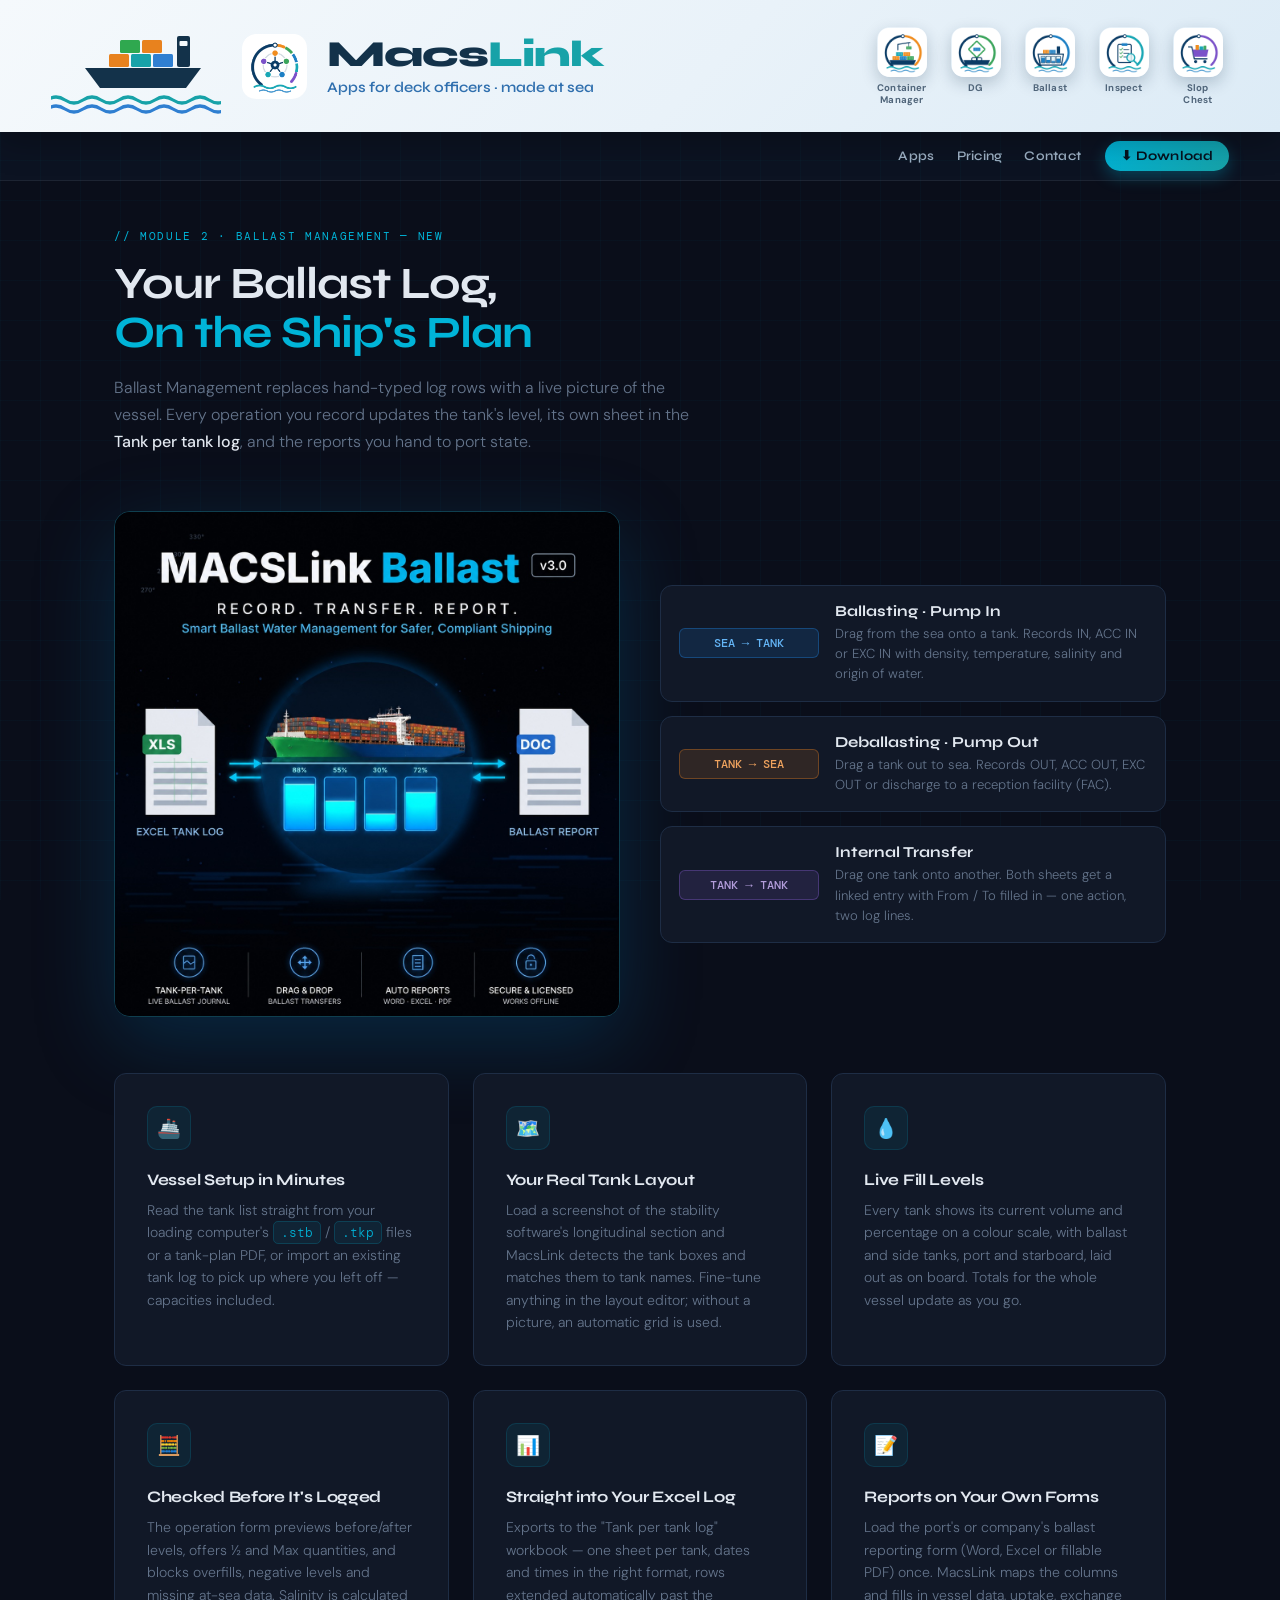
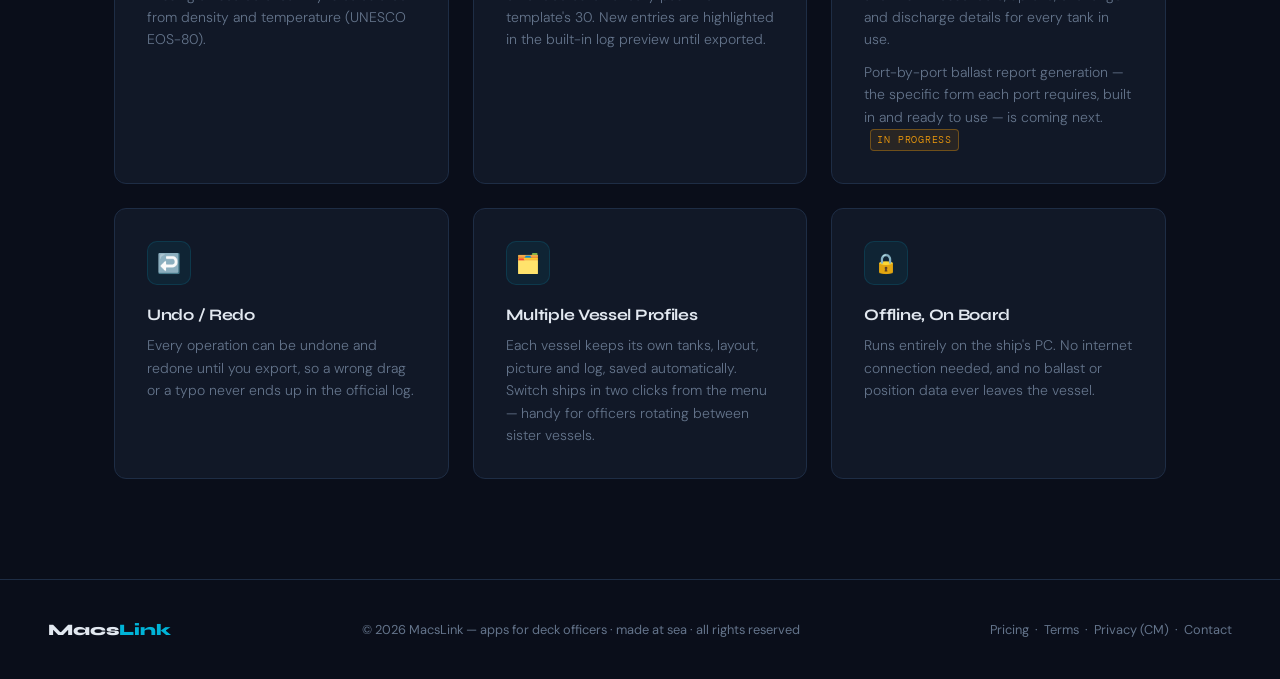
==== ballast.html @ b2877521 "Rebrand site to MacsLink (macslink.eu): full-width masthead, 5 separate apps, new pricing - Full-wid" ====
<!DOCTYPE html>
<html lang="en">
<head>
<meta charset="UTF-8">
<meta name="viewport" content="width=device-width, initial-scale=1.0">
<title>MacsLink Ballast Management — Tank-per-Tank Ballast Log</title>
<meta name="description" content="MacsLink Ballast Management: visual tank-per-tank ballast water log with drag & drop transfers and automatic reports.">
<link rel="canonical" href="https://macslink.eu/ballast.html">
<link rel="icon" type="image/png" href="favicon.png">
<link rel="shortcut icon" href="favicon.png">
<link rel="apple-touch-icon" href="favicon_180.png">
<link href="https://fonts.googleapis.com/css2?family=Syne:wght@400;600;700;800&family=DM+Mono:wght@300;400;500&family=DM+Sans:wght@300;400;500&display=swap" rel="stylesheet">
<link rel="stylesheet" href="style.css">
</head>
<body>

<!-- MASTHEAD orizontal (vapor + valuri animate · hub · MacsLink · 5 iconite) -->
<header class="mast">
  <svg class="ship" viewBox="0 0 170 104" role="img" aria-label="MacsLink">
    <!-- containere -->
    <rect x="58" y="40" width="20" height="13" rx="1.5" fill="#e8821e"/>
    <rect x="80" y="40" width="20" height="13" rx="1.5" fill="#17a2a8"/>
    <rect x="102" y="40" width="20" height="13" rx="1.5" fill="#2f7fd1"/>
    <rect x="69" y="26" width="20" height="13" rx="1.5" fill="#2fa84f"/>
    <rect x="91" y="26" width="20" height="13" rx="1.5" fill="#e8821e"/>
    <!-- cos -->
    <rect x="126" y="22" width="13" height="31" rx="2" fill="#13324a"/>
    <rect x="128.5" y="27" width="8" height="5" rx="1" fill="#f5f9fc"/>
    <!-- coca -->
    <path d="M34 54 H150 L135 74 H49 Z" fill="#13324a"/>
    <!-- valuri animate -->
    <g>
      <path class="wave" d="M-40 86 q9 -6 18 0 t18 0 t18 0 t18 0 t18 0 t18 0 t18 0 t18 0 t18 0 t18 0 t18 0 t18 0 t18 0 t18 0 t18 0 t18 0 t18 0 t18 0 t18 0"
            fill="none" stroke="#17a2a8" stroke-width="3.2" stroke-linecap="round"/>
      <path class="wave w2" d="M-40 95 q9 -6 18 0 t18 0 t18 0 t18 0 t18 0 t18 0 t18 0 t18 0 t18 0 t18 0 t18 0 t18 0 t18 0 t18 0 t18 0 t18 0 t18 0 t18 0 t18 0"
            fill="none" stroke="#2f7fd1" stroke-width="3.2" stroke-linecap="round"/>
    </g>
  </svg>

  <a class="hub" href="index.html" aria-label="MacsLink home"><img src="icons/icon_hub_512.png" alt="MacsLink"></a>

  <div class="brand">
    <div class="wm">Macs<b>Link</b></div>
    <div class="tag">Apps for deck officers · made at sea</div>
  </div>

  <div class="spacer"></div>

  <div class="apps" role="navigation" aria-label="Apps">
    <a href="cm.html"><img src="icons/icon_cm_512.png" alt=""><span>Container<br>Manager</span></a>
    <a href="dg.html"><img src="icons/icon_dg_512.png" alt=""><span>DG</span></a>
    <a href="ballast.html"><img src="icons/icon_ballast_512.png" alt=""><span>Ballast</span></a>
    <a href="inspect.html"><img src="icons/icon_inspect_512.png" alt=""><span>Inspect</span></a>
    <a href="slop.html"><img src="icons/icon_slop_512.png" alt=""><span>Slop<br>Chest</span></a>
  </div>
</header>
<div class="util">
  <a href="index.html#apps">Apps</a>
  <a href="pricing.html">Pricing</a>
  <a href="contact.html">Contact</a>
  <a class="dl" href="https://github.com/macslink-dev/macslink.xyz/releases/latest/download/MACSLink_Suite.exe">⬇ Download</a>
</div>

<!-- BALLAST -->
<section id="ballast" class="page-first">
  <div class="section-tag">// Module 2 · Ballast Management — New</div>
  <h2>Your Ballast Log,<br><span class="accent">On the Ship's Plan</span></h2>
  <p class="section-desc">
    Ballast Management replaces hand-typed log rows with a live picture of the vessel. Every operation you record updates the tank's level, its own sheet in the <b>Tank per tank log</b>, and the reports you hand to port state.
  </p>

  <div class="ballast-split">
    <img src="ballast.jpg" alt="MacsLink Ballast — Excel tank log in, ballast report out, tank fill levels in between" loading="lazy">
    <div class="modes">
      <div class="mode mode-in">
        <span class="mode-route">SEA → TANK</span>
        <div>
          <h4>Ballasting · Pump In</h4>
          <p>Drag from the sea onto a tank. Records IN, ACC IN or EXC IN with density, temperature, salinity and origin of water.</p>
        </div>
      </div>
      <div class="mode mode-out">
        <span class="mode-route">TANK → SEA</span>
        <div>
          <h4>Deballasting · Pump Out</h4>
          <p>Drag a tank out to sea. Records OUT, ACC OUT, EXC OUT or discharge to a reception facility (FAC).</p>
        </div>
      </div>
      <div class="mode mode-tr">
        <span class="mode-route">TANK → TANK</span>
        <div>
          <h4>Internal Transfer</h4>
          <p>Drag one tank onto another. Both sheets get a linked entry with From / To filled in — one action, two log lines.</p>
        </div>
      </div>
    </div>
  </div>

  <div class="features-grid">
    <div class="feature-card">
      <div class="feature-icon">🚢</div>
      <h3>Vessel Setup in Minutes</h3>
      <p>Read the tank list straight from your loading computer's <span class="ui">.stb</span> / <span class="ui">.tkp</span> files or a tank-plan PDF, or import an existing tank log to pick up where you left off — capacities included.</p>
    </div>
    <div class="feature-card">
      <div class="feature-icon">🗺️</div>
      <h3>Your Real Tank Layout</h3>
      <p>Load a screenshot of the stability software's longitudinal section and MacsLink detects the tank boxes and matches them to tank names. Fine-tune anything in the layout editor; without a picture, an automatic grid is used.</p>
    </div>
    <div class="feature-card">
      <div class="feature-icon">💧</div>
      <h3>Live Fill Levels</h3>
      <p>Every tank shows its current volume and percentage on a colour scale, with ballast and side tanks, port and starboard, laid out as on board. Totals for the whole vessel update as you go.</p>
    </div>
    <div class="feature-card">
      <div class="feature-icon">🧮</div>
      <h3>Checked Before It's Logged</h3>
      <p>The operation form previews before/after levels, offers ½ and Max quantities, and blocks overfills, negative levels and missing at-sea data. Salinity is calculated from density and temperature (UNESCO EOS-80).</p>
    </div>
    <div class="feature-card">
      <div class="feature-icon">📊</div>
      <h3>Straight into Your Excel Log</h3>
      <p>Exports to the "Tank per tank log" workbook — one sheet per tank, dates and times in the right format, rows extended automatically past the template's 30. New entries are highlighted in the built-in log preview until exported.</p>
    </div>
    <div class="feature-card">
      <div class="feature-icon">📝</div>
      <h3>Reports on Your Own Forms</h3>
      <p>Load the port's or company's ballast reporting form (Word, Excel or fillable PDF) once. MacsLink maps the columns and fills in vessel data, uptake, exchange and discharge details for every tank in use.</p>
      <p style="margin-top:10px;">Port-by-port ballast report generation — the specific form each port requires, built in and ready to use — is coming next. <span class="wip">In progress</span></p>
    </div>
    <div class="feature-card">
      <div class="feature-icon">↩️</div>
      <h3>Undo / Redo</h3>
      <p>Every operation can be undone and redone until you export, so a wrong drag or a typo never ends up in the official log.</p>
    </div>
    <div class="feature-card">
      <div class="feature-icon">🗂️</div>
      <h3>Multiple Vessel Profiles</h3>
      <p>Each vessel keeps its own tanks, layout, picture and log, saved automatically. Switch ships in two clicks from the menu — handy for officers rotating between sister vessels.</p>
    </div>
    <div class="feature-card">
      <div class="feature-icon">🔒</div>
      <h3>Offline, On Board</h3>
      <p>Runs entirely on the ship's PC. No internet connection needed, and no ballast or position data ever leaves the vessel.</p>
    </div>
  </div>
</section>

<!-- FOOTER -->
<footer>
  <div class="footer-logo">Macs<span>Link</span></div>
  <p>© 2026 MacsLink — apps for deck officers · made at sea · all rights reserved</p>
  <p>
    <a href="pricing.html" style="color:var(--muted);text-decoration:none">Pricing</a> &nbsp;·&nbsp;
    <a href="terms.html" style="color:var(--muted);text-decoration:none">Terms</a> &nbsp;·&nbsp;
    <a href="macslink-cm-privacy.html" style="color:var(--muted);text-decoration:none">Privacy (CM)</a> &nbsp;·&nbsp;
    <a href="contact.html" style="color:var(--muted);text-decoration:none">Contact</a>
  </p>
</footer>

<script src="js/masthead.js" defer></script>
</body>
</html>
---- style.css ----
/* Stilul comun al site-ului macslink.xyz (toate paginile) */
:root {
    --navy: #0a0e1a;
    --deep: #0d1526;
    --panel: #111827;
    --border: #1e2d45;
    --accent: #00b4d8;
    --accent2: #0077b6;
    --green: #22c55e;
    --text: #e2e8f0;
    --muted: #64748b;
    --warning: #f59e0b;
    --ballast: #22d3ee;
  }

  * { margin: 0; padding: 0; box-sizing: border-box; }

  html { scroll-behavior: smooth; }

  body {
    font-family: 'DM Sans', sans-serif;
    background: var(--navy);
    color: var(--text);
    overflow-x: hidden;
  }

  /* ── GRID BACKGROUND ── */
  body::before {
    content: '';
    position: fixed;
    inset: 0;
    background-image:
      linear-gradient(rgba(0,180,216,0.03) 1px, transparent 1px),
      linear-gradient(90deg, rgba(0,180,216,0.03) 1px, transparent 1px);
    background-size: 40px 40px;
    pointer-events: none;
    z-index: 0;
  }

  /* ── NAV ── */
  nav {
    position: fixed;
    top: 0; left: 0; right: 0;
    z-index: 100;
    display: flex;
    align-items: center;
    justify-content: space-between;
    padding: 18px 48px;
    background: rgba(10,14,26,0.85);
    backdrop-filter: blur(12px);
    border-bottom: 1px solid var(--border);
  }

  .nav-logo {
    font-family: 'Syne', sans-serif;
    font-weight: 800;
    font-size: 1.2rem;
    letter-spacing: -0.5px;
  }

  .nav-logo span { color: var(--accent); }

  nav a {
    color: var(--muted);
    text-decoration: none;
    font-size: 0.875rem;
    font-weight: 500;
    transition: color 0.2s;
  }

  nav a:hover { color: var(--text); }

  .nav-links { display: flex; gap: 28px; align-items: center; }

  .nav-cta {
    background: var(--accent);
    color: var(--navy) !important;
    padding: 8px 20px;
    border-radius: 6px;
    font-weight: 600 !important;
  }

  .nav-cta:hover { background: #00c8f0 !important; color: var(--navy) !important; }

  /* ── HERO ── */
  .hero {
    position: relative;
    min-height: 100vh;
    display: flex;
    align-items: center;
    justify-content: center;
    text-align: center;
    padding: 120px 24px 80px;
    z-index: 1;
  }

  .hero::after {
    content: '';
    position: absolute;
    top: 20%;
    left: 50%;
    transform: translateX(-50%);
    width: 600px;
    height: 600px;
    max-width: 100vw;
    background: radial-gradient(ellipse, rgba(0,119,182,0.12) 0%, transparent 70%);
    pointer-events: none;
  }

  .hero-badge {
    display: inline-flex;
    align-items: center;
    gap: 8px;
    background: rgba(0,180,216,0.08);
    border: 1px solid rgba(0,180,216,0.2);
    color: var(--accent);
    font-family: 'DM Mono', monospace;
    font-size: 0.75rem;
    padding: 6px 14px;
    border-radius: 100px;
    margin-bottom: 32px;
    letter-spacing: 0.05em;
    animation: fadeUp 0.6s ease both;
  }

  .hero-badge::before {
    content: '';
    width: 6px; height: 6px;
    background: var(--green);
    border-radius: 50%;
    animation: pulse 2s infinite;
  }

  @keyframes pulse {
    0%, 100% { opacity: 1; }
    50% { opacity: 0.3; }
  }

  h1 {
    font-family: 'Syne', sans-serif;
    font-size: clamp(2.5rem, 6vw, 4.5rem);
    font-weight: 800;
    line-height: 1.05;
    letter-spacing: -2px;
    margin-bottom: 24px;
    animation: fadeUp 0.6s 0.1s ease both;
  }

  h1 .accent { color: var(--accent); }
  h1 .block { display: block; }

  .hero-sub {
    font-size: 1.125rem;
    color: var(--muted);
    max-width: 600px;
    margin: 0 auto 48px;
    line-height: 1.7;
    font-weight: 300;
    animation: fadeUp 0.6s 0.2s ease both;
  }

  .hero-sub b { color: var(--text); font-weight: 500; }

  .hero-actions {
    display: flex;
    gap: 16px;
    justify-content: center;
    flex-wrap: wrap;
    animation: fadeUp 0.6s 0.3s ease both;
  }

  .btn-primary {
    background: var(--accent);
    color: var(--navy);
    padding: 14px 32px;
    border-radius: 8px;
    font-weight: 700;
    font-size: 0.95rem;
    text-decoration: none;
    transition: all 0.2s;
    letter-spacing: 0.02em;
  }

  .btn-primary:hover {
    background: #00c8f0;
    transform: translateY(-1px);
    box-shadow: 0 8px 24px rgba(0,180,216,0.25);
  }

  .btn-secondary {
    background: transparent;
    color: var(--text);
    padding: 14px 32px;
    border-radius: 8px;
    font-weight: 500;
    font-size: 0.95rem;
    text-decoration: none;
    border: 1px solid var(--border);
    transition: all 0.2s;
  }

  .btn-secondary:hover {
    border-color: var(--accent);
    color: var(--accent);
  }

  /* hero: two module visuals side by side */
  .hero-images {
    margin-top: 64px;
    display: grid;
    grid-template-columns: 1fr 1fr;
    gap: 24px;
    max-width: 960px;
    margin-left: auto;
    margin-right: auto;
    align-items: start;
    animation: fadeUp 0.6s 0.4s ease both;
  }

  .hero-images figure { margin: 0; }

  .hero-images img {
    width: 100%;
    aspect-ratio: 4 / 3;
    object-fit: contain;
    background: #050a14;
    display: block;
    border-radius: 16px;
    border: 1px solid rgba(0,180,216,0.2);
    box-shadow: 0 24px 80px rgba(0,119,182,0.25);
  }

  .hero-images figcaption {
    margin-top: 10px;
    font-family: 'DM Mono', monospace;
    font-size: 0.72rem;
    color: var(--muted);
    letter-spacing: 0.06em;
    text-transform: uppercase;
  }

  .hero-images figcaption b { color: var(--accent); font-weight: 500; }

  @keyframes fadeUp {
    from { opacity: 0; transform: translateY(20px); }
    to { opacity: 1; transform: translateY(0); }
  }

  /* ── STATS ── */
  .stats {
    position: relative;
    z-index: 1;
    display: grid;
    grid-template-columns: repeat(4, 1fr);
    gap: 1px;
    background: var(--border);
    border-top: 1px solid var(--border);
    border-bottom: 1px solid var(--border);
  }

  .stat {
    background: var(--deep);
    padding: 40px 32px;
    text-align: center;
  }

  .stat-num {
    font-family: 'Syne', sans-serif;
    font-size: 2.5rem;
    font-weight: 800;
    color: var(--accent);
    letter-spacing: -1px;
  }

  .stat-label {
    font-size: 0.8rem;
    color: var(--muted);
    margin-top: 6px;
    letter-spacing: 0.08em;
    text-transform: uppercase;
  }

  /* ── SECTIONS ── */
  section {
    position: relative;
    z-index: 1;
    padding: 100px 24px;
    max-width: 1100px;
    margin: 0 auto;
  }

  .section-tag {
    font-family: 'DM Mono', monospace;
    font-size: 0.7rem;
    color: var(--accent);
    letter-spacing: 0.15em;
    text-transform: uppercase;
    margin-bottom: 16px;
  }

  h2 {
    font-family: 'Syne', sans-serif;
    font-size: clamp(1.8rem, 4vw, 2.8rem);
    font-weight: 700;
    letter-spacing: -1px;
    margin-bottom: 16px;
    line-height: 1.1;
  }

  h2 .accent { color: var(--accent); }

  .section-desc {
    color: var(--muted);
    font-size: 1rem;
    line-height: 1.7;
    max-width: 600px;
    margin-bottom: 56px;
    font-weight: 300;
  }

  .section-desc b { color: var(--text); font-weight: 500; }

  /* ── SUITE: MODULE CARDS ── */
  .module-grid {
    display: grid;
    grid-template-columns: repeat(auto-fit, minmax(320px, 1fr));
    gap: 24px;
  }

  .module-card {
    position: relative;
    background: var(--panel);
    border: 1px solid var(--border);
    border-radius: 16px;
    padding: 36px 32px 32px;
    overflow: hidden;
    transition: border-color 0.2s, transform 0.2s;
    display: flex;
    flex-direction: column;
  }

  .module-card:hover {
    border-color: rgba(0,180,216,0.35);
    transform: translateY(-2px);
  }

  .module-card::before {
    content: '';
    position: absolute;
    top: 0; left: 0; right: 0;
    height: 2px;
    background: linear-gradient(90deg, var(--accent2), var(--accent));
  }

  .module-card.ballast::before {
    background: linear-gradient(90deg, var(--accent), var(--ballast));
  }

  .module-head {
    display: flex;
    align-items: center;
    gap: 14px;
    margin-bottom: 18px;
  }

  .module-icon {
    width: 48px; height: 48px;
    flex-shrink: 0;
    background: rgba(0,180,216,0.08);
    border: 1px solid rgba(0,180,216,0.2);
    border-radius: 12px;
    display: flex;
    align-items: center;
    justify-content: center;
    font-size: 1.35rem;
  }

  .module-card h3 {
    font-family: 'Syne', sans-serif;
    font-size: 1.3rem;
    font-weight: 700;
    letter-spacing: -0.4px;
  }

  .module-kicker {
    font-family: 'DM Mono', monospace;
    font-size: 0.68rem;
    color: var(--accent);
    letter-spacing: 0.1em;
    text-transform: uppercase;
    margin-top: 2px;
  }

  .module-card > p {
    color: var(--muted);
    font-size: 0.9rem;
    line-height: 1.7;
    font-weight: 300;
    margin-bottom: 20px;
  }

  .module-list {
    list-style: none;
    margin-bottom: 24px;
    flex: 1;
  }

  .module-list li {
    font-size: 0.86rem;
    color: var(--muted);
    padding: 8px 0;
    border-bottom: 1px solid var(--border);
    display: flex;
    gap: 10px;
    font-weight: 300;
    line-height: 1.5;
  }

  .module-list li::before {
    content: '→';
    color: var(--accent);
    flex-shrink: 0;
  }

  .module-link {
    color: var(--accent);
    font-family: 'DM Mono', monospace;
    font-size: 0.8rem;
    text-decoration: none;
  }

  .module-link:hover { text-decoration: underline; }

  .suite-note {
    margin-top: 28px;
    display: flex;
    gap: 14px;
    align-items: flex-start;
    background: rgba(0,180,216,0.04);
    border: 1px solid var(--border);
    border-left: 2px solid var(--accent);
    border-radius: 10px;
    padding: 18px 22px;
  }

  .suite-note .ico { font-size: 1.15rem; line-height: 1.5; }

  .suite-note p {
    color: var(--muted);
    font-size: 0.88rem;
    line-height: 1.7;
    font-weight: 300;
  }

  .suite-note b { color: var(--text); font-weight: 500; }

  /* ── FEATURES ── */
  .features-grid {
    display: grid;
    grid-template-columns: repeat(auto-fit, minmax(300px, 1fr));
    gap: 24px;
  }

  .feature-card {
    background: var(--panel);
    border: 1px solid var(--border);
    border-radius: 12px;
    padding: 32px;
    transition: border-color 0.2s, transform 0.2s;
  }

  .feature-card:hover {
    border-color: rgba(0,180,216,0.3);
    transform: translateY(-2px);
  }

  .feature-icon {
    width: 44px; height: 44px;
    background: rgba(0,180,216,0.08);
    border: 1px solid rgba(0,180,216,0.15);
    border-radius: 10px;
    display: flex;
    align-items: center;
    justify-content: center;
    font-size: 1.2rem;
    margin-bottom: 20px;
  }

  .feature-card h3 {
    font-family: 'Syne', sans-serif;
    font-size: 1rem;
    font-weight: 700;
    margin-bottom: 10px;
    letter-spacing: -0.3px;
  }

  .feature-card p {
    color: var(--muted);
    font-size: 0.875rem;
    line-height: 1.6;
    font-weight: 300;
  }

  /* ── BALLAST SPLIT (visual + transfer modes) ── */
  .ballast-split {
    display: grid;
    grid-template-columns: 1fr 1fr;
    gap: 40px;
    align-items: center;
    margin-bottom: 56px;
  }

  .ballast-split img {
    width: 100%;
    display: block;
    border-radius: 16px;
    border: 1px solid rgba(34,211,238,0.25);
    box-shadow: 0 24px 80px rgba(0,119,182,0.25);
  }

  .modes {
    display: flex;
    flex-direction: column;
    gap: 14px;
  }

  .mode {
    display: grid;
    grid-template-columns: 140px 1fr;
    gap: 16px;
    align-items: center;
    background: var(--panel);
    border: 1px solid var(--border);
    border-radius: 12px;
    padding: 16px 18px;
  }

  .mode-route {
    font-family: 'DM Mono', monospace;
    font-size: 0.78rem;
    font-weight: 500;
    padding: 6px 10px;
    border-radius: 6px;
    text-align: center;
    white-space: nowrap;
  }

  .mode-in   .mode-route { background: rgba(30,136,229,0.14); color: #64b5f6; border: 1px solid rgba(30,136,229,0.35); }
  .mode-out  .mode-route { background: rgba(230,126,34,0.14); color: #f0a35e; border: 1px solid rgba(230,126,34,0.35); }
  .mode-tr   .mode-route { background: rgba(126,87,194,0.16); color: #b39ddb; border: 1px solid rgba(126,87,194,0.4); }

  .mode h4 {
    font-family: 'Syne', sans-serif;
    font-size: 0.95rem;
    font-weight: 700;
    margin-bottom: 4px;
  }

  .mode p {
    color: var(--muted);
    font-size: 0.82rem;
    line-height: 1.55;
    font-weight: 300;
  }

  .wip {
    display: inline-block;
    font-family: 'DM Mono', monospace;
    font-size: 0.62rem;
    letter-spacing: 0.08em;
    text-transform: uppercase;
    color: var(--warning);
    background: rgba(245,158,11,0.1);
    border: 1px solid rgba(245,158,11,0.35);
    border-radius: 4px;
    padding: 2px 6px;
    margin-left: 6px;
    vertical-align: middle;
    white-space: nowrap;
  }

  .howto-note.wip-note { border-left-color: var(--warning); }

  /* ── HOW IT WORKS ── */
  .steps {
    display: grid;
    grid-template-columns: repeat(auto-fit, minmax(220px, 1fr));
    gap: 32px;
    counter-reset: steps;
  }

  .step {
    counter-increment: steps;
  }

  .step::before {
    content: "0" counter(steps);
    font-family: 'DM Mono', monospace;
    font-size: 0.7rem;
    color: var(--accent);
    letter-spacing: 0.1em;
    display: block;
    margin-bottom: 16px;
  }

  .step h3 {
    font-family: 'Syne', sans-serif;
    font-weight: 700;
    font-size: 1rem;
    margin-bottom: 10px;
  }

  .step p {
    color: var(--muted);
    font-size: 0.875rem;
    line-height: 1.6;
    font-weight: 300;
  }

  .steps-label {
    font-family: 'DM Mono', monospace;
    font-size: 0.72rem;
    color: var(--text);
    letter-spacing: 0.1em;
    text-transform: uppercase;
    margin: 0 0 24px;
    display: flex;
    align-items: center;
    gap: 10px;
  }

  .steps-label::after {
    content: '';
    flex: 1;
    height: 1px;
    background: var(--border);
  }

  .steps + .steps-label { margin-top: 56px; }

  /* ── HOW TO USE ── */
  .howto {
    display: flex;
    flex-direction: column;
    gap: 0;
    margin-top: 8px;
  }

  .howto-step {
    position: relative;
    display: grid;
    grid-template-columns: 64px 1fr;
    gap: 28px;
    padding: 0 0 40px 0;
  }

  .howto-step:last-child { padding-bottom: 0; }

  /* connecting vertical line */
  .howto-step::before {
    content: '';
    position: absolute;
    left: 31px;
    top: 52px;
    bottom: -8px;
    width: 1px;
    background: linear-gradient(var(--border), rgba(30,45,69,0.2));
  }

  .howto-step:last-child::before { display: none; }

  .howto-num {
    width: 64px;
    height: 64px;
    flex-shrink: 0;
    border-radius: 16px;
    background: var(--panel);
    border: 1px solid var(--border);
    display: flex;
    align-items: center;
    justify-content: center;
    font-family: 'Syne', sans-serif;
    font-size: 1.5rem;
    font-weight: 800;
    color: var(--accent);
    position: relative;
    z-index: 1;
  }

  .howto-body { padding-top: 6px; min-width: 0; }

  .howto-body h3 {
    font-family: 'Syne', sans-serif;
    font-size: 1.15rem;
    font-weight: 700;
    letter-spacing: -0.3px;
    margin-bottom: 10px;
  }

  .howto-body p {
    color: var(--muted);
    font-size: 0.9rem;
    line-height: 1.7;
    font-weight: 300;
    max-width: 620px;
  }

  .howto-body p + p { margin-top: 10px; }

  /* inline button-label chips that mirror the app UI */
  .ui {
    font-family: 'DM Mono', monospace;
    font-size: 0.8rem;
    color: var(--accent);
    background: rgba(0,180,216,0.08);
    border: 1px solid rgba(0,180,216,0.2);
    border-radius: 5px;
    padding: 2px 7px;
    white-space: nowrap;
  }

  .howto-note {
    margin-top: 14px;
    display: flex;
    gap: 10px;
    align-items: flex-start;
    background: rgba(0,180,216,0.04);
    border: 1px solid var(--border);
    border-left: 2px solid var(--accent);
    border-radius: 8px;
    padding: 12px 16px;
    max-width: 620px;
  }

  .howto-note span {
    font-size: 0.82rem;
    color: var(--muted);
    line-height: 1.6;
    font-weight: 300;
  }

  .howto-note b { color: var(--text); font-weight: 500; }

  /* module switch header inside How to Use */
  .howto-module {
    margin: 72px 0 8px;
    padding-top: 40px;
    border-top: 1px dashed var(--border);
  }

  .howto-module:first-of-type { margin-top: 0; padding-top: 0; border-top: 0; }

  .howto-module h3 {
    font-family: 'Syne', sans-serif;
    font-size: 1.5rem;
    font-weight: 800;
    letter-spacing: -0.5px;
  }

  .howto-module h3 span { color: var(--accent); }

  .howto-module p {
    color: var(--muted);
    font-size: 0.9rem;
    font-weight: 300;
    margin-top: 6px;
    max-width: 640px;
    line-height: 1.7;
  }

  /* phase header — names which app you're working in */
  .howto-phase {
    display: flex;
    align-items: baseline;
    gap: 14px;
    flex-wrap: wrap;
    margin: 52px 0 30px;
    padding-bottom: 16px;
    border-bottom: 1px solid var(--border);
  }

  .howto-phase-tag {
    font-family: 'DM Mono', monospace;
    font-size: 0.7rem;
    letter-spacing: 0.1em;
    color: var(--navy);
    background: var(--accent);
    padding: 4px 9px;
    border-radius: 5px;
    font-weight: 500;
  }

  .howto-phase h3 {
    font-family: 'Syne', sans-serif;
    font-size: 1.2rem;
    font-weight: 700;
    letter-spacing: -0.3px;
  }

  .howto-phase .app {
    font-family: 'DM Mono', monospace;
    font-size: 0.72rem;
    color: var(--muted);
    margin-left: auto;
    white-space: nowrap;
  }

  .howto-phase .app b { color: var(--accent); font-weight: 500; }

  .howto-setup {
    display: flex;
    gap: 12px;
    align-items: flex-start;
    background: var(--panel);
    border: 1px solid var(--border);
    border-radius: 12px;
    padding: 20px 24px;
    margin: 24px 0 8px;
    max-width: 760px;
  }

  .howto-setup .ico { font-size: 1.1rem; line-height: 1.5; }

  .howto-setup p {
    color: var(--muted);
    font-size: 0.875rem;
    line-height: 1.7;
    font-weight: 300;
  }

  .howto-setup b { color: var(--text); font-weight: 500; }

  .howto-shot {
    display: inline-block;
    margin-top: 18px;
    border: 1px solid var(--border);
    border-radius: 10px;
    overflow: hidden;
    box-shadow: 0 12px 32px rgba(0,0,0,0.35);
    transition: border-color 0.2s, transform 0.2s;
    line-height: 0;
    max-width: 100%;
  }

  .howto-shot:hover {
    border-color: rgba(0,180,216,0.4);
    transform: translateY(-2px);
  }

  .howto-shot img {
    display: block;
    max-width: min(560px, 100%);
    max-height: 440px;
    width: auto;
    height: auto;
  }

  /* ── PRICING ── */
  #pricing { max-width: 1100px; }

  .pricing-grid {
    display: grid;
    grid-template-columns: repeat(auto-fit, minmax(300px, 1fr));
    gap: 24px;
    align-items: start;
  }

  .price-card {
    background: var(--panel);
    border: 1px solid var(--border);
    border-radius: 16px;
    padding: 40px 36px;
    transition: border-color 0.2s;
  }

  .price-card.featured {
    border-color: var(--accent);
    position: relative;
    overflow: hidden;
  }

  .price-card.featured::before {
    content: '';
    position: absolute;
    top: 0; left: 0; right: 0;
    height: 2px;
    background: linear-gradient(90deg, var(--accent2), var(--accent));
  }

  .price-tag {
    display: inline-block;
    background: rgba(0,180,216,0.1);
    color: var(--accent);
    font-family: 'DM Mono', monospace;
    font-size: 0.7rem;
    padding: 4px 10px;
    border-radius: 4px;
    margin-bottom: 20px;
    letter-spacing: 0.08em;
  }

  .price-card h3 {
    font-family: 'Syne', sans-serif;
    font-size: 1.3rem;
    font-weight: 700;
    margin-bottom: 8px;
  }

  .price-amount {
    font-family: 'Syne', sans-serif;
    font-size: 3rem;
    font-weight: 800;
    letter-spacing: -2px;
    line-height: 1;
    margin: 24px 0 8px;
  }

  .price-amount sup {
    font-size: 1.2rem;
    font-weight: 600;
    vertical-align: super;
    letter-spacing: 0;
  }

  .price-period {
    color: var(--muted);
    font-size: 0.8rem;
    margin-bottom: 32px;
  }

  .price-desc {
    color: var(--muted);
    font-size: 0.875rem;
    line-height: 1.6;
    margin-bottom: 32px;
    font-weight: 300;
  }

  .price-features {
    list-style: none;
    margin-bottom: 36px;
  }

  .price-features li {
    font-size: 0.875rem;
    color: var(--muted);
    padding: 8px 0;
    border-bottom: 1px solid var(--border);
    display: flex;
    align-items: center;
    gap: 10px;
    font-weight: 300;
  }

  .price-features li::before {
    content: '✓';
    color: var(--green);
    font-weight: 700;
    flex-shrink: 0;
  }

  .btn-plan {
    display: block;
    text-align: center;
    padding: 13px 24px;
    border-radius: 8px;
    font-weight: 600;
    font-size: 0.9rem;
    text-decoration: none;
    transition: all 0.2s;
    letter-spacing: 0.02em;
  }

  .btn-plan-primary {
    background: var(--accent);
    color: var(--navy);
  }

  .btn-plan-primary:hover {
    background: #00c8f0;
    transform: translateY(-1px);
    box-shadow: 0 6px 20px rgba(0,180,216,0.2);
  }

  .btn-plan-secondary {
    background: transparent;
    color: var(--text);
    border: 1px solid var(--border);
  }

  .btn-plan-secondary:hover {
    border-color: var(--accent);
    color: var(--accent);
  }

  .pricing-note {
    text-align: center;
    margin-top: 32px;
    color: var(--muted);
    font-size: 0.8rem;
    font-family: 'DM Mono', monospace;
    line-height: 1.8;
  }

  .trial-howto {
    margin-top: 20px;
    background: rgba(0,180,216,0.04);
    border: 1px solid var(--border);
    border-left: 2px solid var(--accent);
    border-radius: 10px;
    padding: 16px 18px;
  }

  .trial-howto-title {
    font-family: 'DM Mono', monospace;
    font-size: 0.7rem;
    color: var(--accent);
    letter-spacing: 0.1em;
    text-transform: uppercase;
    margin-bottom: 10px;
  }

  .trial-howto ol {
    padding-left: 18px;
    display: flex;
    flex-direction: column;
    gap: 8px;
  }

  .trial-howto li {
    color: var(--muted);
    font-size: 0.8rem;
    line-height: 1.6;
    font-weight: 300;
  }

  .trial-howto .ui { white-space: normal; font-size: 0.74rem; }

  .trial-howto a { color: var(--accent); text-decoration: none; font-family: 'DM Mono', monospace; overflow-wrap: anywhere; }
  .trial-howto a:hover { text-decoration: underline; }

  /* ── TERMS ── */
  .terms-box {
    background: var(--panel);
    border: 1px solid var(--border);
    border-radius: 12px;
    padding: 48px;
  }

  .terms-box h3 {
    font-family: 'Syne', sans-serif;
    font-size: 1.1rem;
    font-weight: 700;
    margin: 32px 0 12px;
    color: var(--accent);
  }

  .terms-box h3:first-child { margin-top: 0; }

  .terms-box p, .terms-box li {
    color: var(--muted);
    font-size: 0.875rem;
    line-height: 1.8;
    font-weight: 300;
  }

  .terms-box ul {
    padding-left: 20px;
    margin-top: 8px;
  }

  .terms-box li { margin-bottom: 6px; }

  /* ── CONTACT ── */
  .contact-grid {
    display: grid;
    grid-template-columns: 1fr 1fr;
    gap: 48px;
    align-items: start;
  }

  .contact-item {
    background: var(--panel);
    border: 1px solid var(--border);
    border-radius: 12px;
    padding: 32px;
  }

  .contact-item h3 {
    font-family: 'Syne', sans-serif;
    font-weight: 700;
    margin-bottom: 10px;
    font-size: 1rem;
  }

  .contact-item p {
    color: var(--muted);
    font-size: 0.875rem;
    line-height: 1.6;
    font-weight: 300;
    margin-bottom: 16px;
  }

  .contact-item a {
    color: var(--accent);
    text-decoration: none;
    font-family: 'DM Mono', monospace;
    font-size: 0.875rem;
  }

  /* ── FOOTER ── */
  footer {
    position: relative;
    z-index: 1;
    border-top: 1px solid var(--border);
    padding: 40px 48px;
    display: flex;
    align-items: center;
    justify-content: space-between;
    flex-wrap: wrap;
    gap: 16px;
  }

  .footer-logo {
    font-family: 'Syne', sans-serif;
    font-weight: 800;
    font-size: 1rem;
  }

  .footer-logo span { color: var(--accent); }

  footer p {
    color: var(--muted);
    font-size: 0.8rem;
  }

  .divider {
    width: 100%;
    height: 1px;
    background: var(--border);
    position: relative;
    z-index: 1;
  }

  @media (max-width: 900px) {
    .nav-links { gap: 18px; }
    .ballast-split { grid-template-columns: 1fr; }
    .stats { grid-template-columns: repeat(2, 1fr); }
  }

  @media (max-width: 768px) {
    nav { padding: 16px 24px; }
    .nav-links { display: none; }
    .hero-images { grid-template-columns: 1fr; }
    section { padding: 72px 16px; }
    .contact-grid { grid-template-columns: 1fr; }
    .terms-box { padding: 28px; }
    .mode { grid-template-columns: 1fr; gap: 10px; }
    .mode-route { justify-self: start; }
    .howto-step { grid-template-columns: 48px 1fr; gap: 18px; }
    .howto-num { width: 48px; height: 48px; font-size: 1.2rem; border-radius: 12px; }
    .howto-step::before { left: 23px; top: 40px; }
    .howto-phase .app { margin-left: 0; }
    footer { padding: 32px 24px; }
  }

  @media (max-width: 480px) {
    .stats { grid-template-columns: 1fr; }
    .module-grid, .features-grid, .pricing-grid { grid-template-columns: 1fr; }
  }

  /* ── PAGINI SEPARATE ── */
  .nav-logo a { color: var(--text); text-decoration: none; }
  .nav-links { align-items: center; }
  nav a.active { color: var(--text); border-bottom: 2px solid var(--accent); padding-bottom: 4px; }
  section.page-first { padding-top: 48px; }
  section[id] { scroll-margin-top: 80px; }

  /* ── PAGINA DE START: cele două produse ── */
  .products-grid {
    display: grid;
    grid-template-columns: repeat(auto-fit, minmax(320px, 1fr));
    gap: 24px;
  }

  .product-card {
    display: block;
    background: var(--panel);
    border: 1px solid var(--border);
    border-radius: 16px;
    padding: 36px 32px;
    text-decoration: none;
    color: var(--text);
    transition: border-color 0.2s, transform 0.2s;
  }

  .product-card:hover { border-color: var(--accent); transform: translateY(-2px); }

  .product-card h3 {
    font-family: 'Syne', sans-serif;
    font-size: 1.3rem;
    font-weight: 700;
    margin: 4px 0 10px;
  }

  .product-card p {
    color: var(--muted);
    font-size: 0.9rem;
    line-height: 1.6;
    font-weight: 300;
    margin-bottom: 20px;
  }

  .product-card .more { color: var(--accent); font-family: 'DM Mono', monospace; font-size: 0.8rem; }

  /* ── MACSLINK CM (Android) ── */
  .cm-wrap {
    display: grid;
    grid-template-columns: 1.15fr 0.85fr;
    gap: 40px;
    align-items: start;
  }

  .cm-list {
    list-style: none;
    margin: 8px 0 32px;
  }

  .cm-list li {
    color: var(--muted);
    font-size: 0.9rem;
    line-height: 1.6;
    font-weight: 300;
    padding: 10px 0;
    border-bottom: 1px solid var(--border);
    display: flex;
    gap: 12px;
  }

  .cm-list li b { color: var(--text); font-weight: 500; }

  .cm-list li::before {
    content: '▸';
    color: var(--accent);
    flex-shrink: 0;
  }

  .cm-card {
    background: var(--panel);
    border: 1px solid var(--accent);
    border-radius: 16px;
    padding: 36px 32px;
    position: relative;
    overflow: hidden;
    text-align: center;
  }

  .cm-card::before {
    content: '';
    position: absolute;
    top: 0; left: 0; right: 0;
    height: 2px;
    background: linear-gradient(90deg, var(--accent2), var(--accent));
  }

  .cm-qr {
    width: 180px; height: 180px;
    margin: 8px auto 24px;
    border: 1px dashed var(--border);
    border-radius: 12px;
    display: flex;
    align-items: center;
    justify-content: center;
    color: var(--muted);
    font-family: 'DM Mono', monospace;
    font-size: 0.75rem;
    background: rgba(0,180,216,0.03);
  }

  .cm-qr img { width: 100%; height: 100%; border-radius: 12px; background: #fff; padding: 8px; }

  .btn-store {
    display: inline-block;
    background: var(--deep);
    color: var(--muted);
    border: 1px solid var(--border);
    padding: 12px 24px;
    border-radius: 8px;
    font-weight: 600;
    font-size: 0.9rem;
    text-decoration: none;
    cursor: default;
  }

  .btn-store.live {
    background: var(--accent);
    color: var(--navy);
    border-color: var(--accent);
    cursor: pointer;
  }

  .cm-plans {
    margin-top: 28px;
    text-align: left;
    font-size: 0.85rem;
    color: var(--muted);
    line-height: 1.7;
    font-weight: 300;
  }

  .cm-plans b { color: var(--text); font-weight: 500; }

  .cm-note {
    margin-top: 28px;
    color: var(--muted);
    font-size: 0.8rem;
    line-height: 1.7;
    font-weight: 300;
    border-left: 2px solid var(--warning);
    padding-left: 14px;
  }

  .cm-note a, .cm-plans a { color: var(--accent); text-decoration: none; }


  @media (max-width: 768px) {
    nav { padding: 12px 16px; flex-wrap: wrap; gap: 10px; }
    .nav-links { display: flex; gap: 16px; width: 100%; overflow-x: auto; white-space: nowrap; padding-bottom: 4px; }
    .nav-cta { padding: 6px 14px; }
    section.page-first { padding-top: 48px; }
    .hero { padding-top: 160px; }
    .cm-wrap { grid-template-columns: 1fr; }
  }

/* ========================================================================
   MacsLink .eu — suită de produse (adăugat nov 2026)
   ======================================================================== */
:root{
  --cm:#e8821e; --dg:#2fa84f; --ballast:#2f7fd1; --inspect:#17a2a8; --slop:#7b3fbf;
  --card:#111827; --card-line:#1e2d45;
}
.nav-logo a{display:inline-flex;align-items:center;gap:10px}
.nav-logo img{height:30px;width:30px;border-radius:7px;display:block}

/* HERO suită */
.hero-suite{position:relative;z-index:1;text-align:center;padding:120px 24px 60px;max-width:1000px;margin:0 auto}
.hero-suite .wordmark{font-family:'Syne',sans-serif;font-weight:800;font-size:clamp(3rem,9vw,5.5rem);letter-spacing:-2px;line-height:1;margin-bottom:14px;animation:fadeUp .6s .05s ease both}
.hero-suite .wordmark b{color:var(--accent);font-weight:800}
.hero-suite .tagline{font-family:'Syne',sans-serif;font-weight:600;font-size:clamp(1.1rem,2.6vw,1.6rem);color:var(--text);margin-bottom:18px;animation:fadeUp .6s .12s ease both}
.hero-suite .lead{color:var(--muted);font-size:1.05rem;line-height:1.7;max-width:600px;margin:0 auto 36px;font-weight:300;animation:fadeUp .6s .18s ease both}
.hero-suite .lead b{color:var(--text);font-weight:500}
.hero-ctas{display:flex;gap:14px;justify-content:center;flex-wrap:wrap;animation:fadeUp .6s .24s ease both}

/* rand de iconite in hero */
.tilerow{display:flex;gap:18px;justify-content:center;flex-wrap:wrap;margin-top:56px;animation:fadeUp .6s .3s ease both}
.tilerow a{display:flex;flex-direction:column;align-items:center;gap:10px;text-decoration:none;width:120px;transition:transform .2s}
.tilerow a:hover{transform:translateY(-4px)}
.tilerow img{width:72px;height:72px;border-radius:18px;box-shadow:0 10px 30px rgba(0,0,0,.35)}
.tilerow span{font-size:.8rem;font-weight:600;color:var(--muted);letter-spacing:.02em;text-align:center}
.tilerow a:hover span{color:var(--text)}

/* grila de produse */
.appgrid{display:grid;grid-template-columns:repeat(auto-fit,minmax(300px,1fr));gap:22px}
.app{position:relative;display:flex;flex-direction:column;background:var(--card);border:1px solid var(--card-line);border-radius:16px;padding:26px;text-decoration:none;transition:border-color .2s,transform .2s;overflow:hidden}
.app:hover{transform:translateY(-3px)}
.app::before{content:'';position:absolute;top:0;left:0;right:0;height:3px;background:var(--c,var(--accent))}
.app:hover{border-color:color-mix(in srgb,var(--c,var(--accent)) 50%,var(--card-line))}
.app-head{display:flex;align-items:center;gap:14px;margin-bottom:14px}
.app-head img{width:56px;height:56px;border-radius:14px;flex-shrink:0}
.app-name{font-family:'Syne',sans-serif;font-weight:700;font-size:1.2rem;color:var(--text);letter-spacing:-.3px}
.app-plat{font-family:'DM Mono',monospace;font-size:.68rem;text-transform:uppercase;letter-spacing:.1em;color:var(--c,var(--accent));margin-top:3px}
.app p{color:var(--muted);font-size:.9rem;line-height:1.6;font-weight:300;flex:1;margin-bottom:18px}
.app-foot{display:flex;align-items:center;justify-content:space-between;gap:10px}
.app-badge{font-family:'DM Mono',monospace;font-size:.66rem;text-transform:uppercase;letter-spacing:.08em;padding:4px 9px;border-radius:5px}
.app-badge.ok{color:#07131e;background:var(--c,var(--accent))}
.app-badge.soon{color:var(--muted);background:rgba(100,116,139,.14);border:1px solid var(--card-line)}
.app-go{font-family:'DM Mono',monospace;font-size:.8rem;color:var(--c,var(--accent))}
.c-cm{--c:var(--cm)} .c-dg{--c:var(--dg)} .c-ballast{--c:var(--ballast)} .c-inspect{--c:var(--inspect)} .c-slop{--c:var(--slop)}

.note-oneapp{margin-top:26px;display:flex;gap:12px;align-items:flex-start;background:rgba(0,180,216,.04);border:1px solid var(--card-line);border-left:2px solid var(--accent);border-radius:10px;padding:16px 20px}
.note-oneapp p{color:var(--muted);font-size:.88rem;line-height:1.6;font-weight:300}
.note-oneapp b{color:var(--text);font-weight:500}

@media(max-width:768px){.hero-suite{padding:100px 18px 48px}.tilerow a{width:84px}.tilerow img{width:60px;height:60px}}


/* ===== MASTHEAD orizontal, scund, cu valuri animate (nov 2026) ===== */
.mast{width:100%;margin:0;border-radius:0;
  background:linear-gradient(135deg,#f5f9fc 0%,#e9f2f9 55%,#dcebf6 100%);
  display:flex;align-items:center;gap:20px;padding:14px clamp(18px,4vw,52px);
  box-shadow:0 10px 30px rgba(0,0,0,.28);position:relative;z-index:2}
.mast .ship{overflow:hidden}
/* bara utilitara sub banner */
.util{width:100%;display:flex;align-items:center;justify-content:flex-end;gap:22px;
  padding:9px clamp(18px,4vw,52px);background:#0c1322;border-bottom:1px solid rgba(255,255,255,.07)}
.util a{font-family:'Syne',sans-serif;font-size:.82rem;font-weight:600;letter-spacing:.02em;
  color:#9fb2c6;text-decoration:none;position:static;transition:color .15s}
.util a:hover{color:#00b4d8}
.util a.dl{margin-left:2px;padding:7px 16px;border-radius:999px;color:#06121f;font-weight:700;
  background:linear-gradient(135deg,#00b4d8,#17a2a8);box-shadow:0 6px 16px rgba(0,180,216,.3)}
.util a.dl:hover{color:#06121f;filter:brightness(1.08)}
@media(max-width:860px){.util{justify-content:center;gap:16px;flex-wrap:wrap}}
.mast .ship{flex:0 0 auto;width:170px;height:104px}
.mast .hub{flex:0 0 auto}
.mast .hub img{width:66px;height:66px;border-radius:15px;display:block}
.mast .brand{flex:0 0 auto}
.mast .brand .wm{font-family:'Syne',sans-serif;font-weight:800;font-size:2.3rem;line-height:1;letter-spacing:-1px;color:#13324a}
.mast .brand .wm b{color:#17a2a8;font-weight:800}
.mast .brand .tag{font-family:'Syne',sans-serif;font-weight:600;font-size:.92rem;color:#2f6fae;margin-top:6px}
.mast .spacer{flex:1 1 auto;min-width:8px}
.mast .apps{flex:0 0 auto;display:flex;gap:12px}
.mast .apps a{display:flex;flex-direction:column;align-items:center;gap:5px;text-decoration:none;width:62px;transition:transform .15s}
.mast .apps a:hover{transform:translateY(-3px)}
.mast .apps img{width:50px;height:50px;border-radius:13px;box-shadow:0 6px 16px rgba(13,40,70,.22)}
.mast .apps span{font-size:.6rem;font-weight:700;letter-spacing:.02em;text-align:center;line-height:1.15;color:#50657a}
.mast .apps a:hover span{color:#13324a}
.wave{animation:drift 2.6s linear infinite}
.wave.w2{animation-duration:3.6s;animation-direction:reverse}
@keyframes drift{from{transform:translateX(0)}to{transform:translateX(-36px)}}
@media(max-width:860px){.mast{flex-wrap:wrap;justify-content:center;text-align:center;gap:14px}.mast .spacer{display:none}.mast .brand .tag{margin-bottom:4px}}
@media(max-width:480px){.mast .apps a{width:54px}.mast .apps img{width:44px;height:44px}}

/* ===== masthead pliabil pe mobil ===== */
@media(max-width:860px){
  .mast{transition:padding .35s ease}
  .mast .ship,.mast .hub,.mast .brand,.mast .spacer{
    transition:opacity .3s ease,max-height .35s ease,margin .3s ease;overflow:hidden}
  .mast.collapsed{position:sticky;top:0;margin-top:0;border-radius:0 0 16px 16px;padding:8px 12px;gap:0}
  .mast.collapsed .ship,.mast.collapsed .hub,.mast.collapsed .brand,.mast.collapsed .spacer{
    opacity:0;max-height:0;margin:0;pointer-events:none;flex-basis:0;width:0}
  .mast.collapsed .apps{width:100%;justify-content:space-around;gap:6px}
}
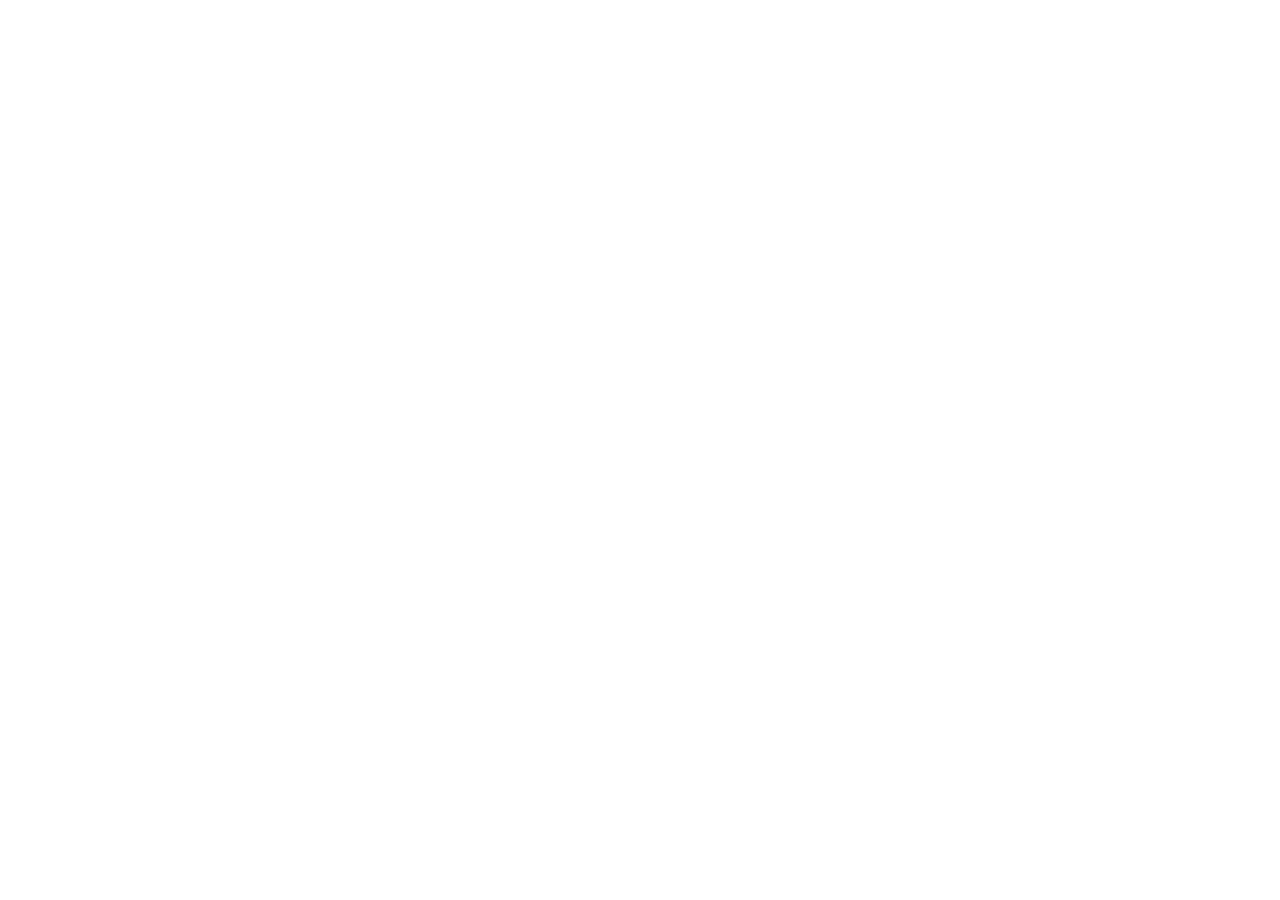
==== commit ec92a146: "Redirect macslink.xyz -> macslink.eu (path-preserving) GitHub Pages now serves a client-side redirec" ====
--- a/ballast.html
+++ b/ballast.html
@@ -1,163 +1,21 @@
 <!DOCTYPE html>
 <html lang="en">
 <head>
-<meta charset="UTF-8">
-<meta name="viewport" content="width=device-width, initial-scale=1.0">
-<title>MacsLink Ballast Management — Tank-per-Tank Ballast Log</title>
-<meta name="description" content="MacsLink Ballast Management: visual tank-per-tank ballast water log with drag & drop transfers and automatic reports.">
-<link rel="canonical" href="https://macslink.eu/ballast.html">
-<link rel="icon" type="image/png" href="favicon.png">
-<link rel="shortcut icon" href="favicon.png">
-<link rel="apple-touch-icon" href="favicon_180.png">
-<link href="https://fonts.googleapis.com/css2?family=Syne:wght@400;600;700;800&family=DM+Mono:wght@300;400;500&family=DM+Sans:wght@300;400;500&display=swap" rel="stylesheet">
-<link rel="stylesheet" href="style.css">
+<meta charset="utf-8">
+<title>MacsLink has moved to macslink.eu</title>
+<meta name="robots" content="noindex">
+<script>
+  (function () {
+    var dest = "https://macslink.eu" + window.location.pathname + window.location.search + window.location.hash;
+    var c = document.getElementById("cano"); if (c) c.href = dest;
+    window.location.replace(dest);
+  })();
+</script>
+<link id="cano" rel="canonical" href="https://macslink.eu/">
+<meta http-equiv="refresh" content="0; url=https://macslink.eu/">
+<style>body{font-family:system-ui,-apple-system,Segoe UI,Roboto,sans-serif;background:#0a0e1a;color:#e6eef6;display:grid;place-items:center;height:100vh;margin:0}a{color:#00b4d8}</style>
 </head>
 <body>
-
-<!-- MASTHEAD orizontal (vapor + valuri animate · hub · MacsLink · 5 iconite) -->
-<header class="mast">
-  <svg class="ship" viewBox="0 0 170 104" role="img" aria-label="MacsLink">
-    <!-- containere -->
-    <rect x="58" y="40" width="20" height="13" rx="1.5" fill="#e8821e"/>
-    <rect x="80" y="40" width="20" height="13" rx="1.5" fill="#17a2a8"/>
-    <rect x="102" y="40" width="20" height="13" rx="1.5" fill="#2f7fd1"/>
-    <rect x="69" y="26" width="20" height="13" rx="1.5" fill="#2fa84f"/>
-    <rect x="91" y="26" width="20" height="13" rx="1.5" fill="#e8821e"/>
-    <!-- cos -->
-    <rect x="126" y="22" width="13" height="31" rx="2" fill="#13324a"/>
-    <rect x="128.5" y="27" width="8" height="5" rx="1" fill="#f5f9fc"/>
-    <!-- coca -->
-    <path d="M34 54 H150 L135 74 H49 Z" fill="#13324a"/>
-    <!-- valuri animate -->
-    <g>
-      <path class="wave" d="M-40 86 q9 -6 18 0 t18 0 t18 0 t18 0 t18 0 t18 0 t18 0 t18 0 t18 0 t18 0 t18 0 t18 0 t18 0 t18 0 t18 0 t18 0 t18 0 t18 0 t18 0"
-            fill="none" stroke="#17a2a8" stroke-width="3.2" stroke-linecap="round"/>
-      <path class="wave w2" d="M-40 95 q9 -6 18 0 t18 0 t18 0 t18 0 t18 0 t18 0 t18 0 t18 0 t18 0 t18 0 t18 0 t18 0 t18 0 t18 0 t18 0 t18 0 t18 0 t18 0 t18 0"
-            fill="none" stroke="#2f7fd1" stroke-width="3.2" stroke-linecap="round"/>
-    </g>
-  </svg>
-
-  <a class="hub" href="index.html" aria-label="MacsLink home"><img src="icons/icon_hub_512.png" alt="MacsLink"></a>
-
-  <div class="brand">
-    <div class="wm">Macs<b>Link</b></div>
-    <div class="tag">Apps for deck officers · made at sea</div>
-  </div>
-
-  <div class="spacer"></div>
-
-  <div class="apps" role="navigation" aria-label="Apps">
-    <a href="cm.html"><img src="icons/icon_cm_512.png" alt=""><span>Container<br>Manager</span></a>
-    <a href="dg.html"><img src="icons/icon_dg_512.png" alt=""><span>DG</span></a>
-    <a href="ballast.html"><img src="icons/icon_ballast_512.png" alt=""><span>Ballast</span></a>
-    <a href="inspect.html"><img src="icons/icon_inspect_512.png" alt=""><span>Inspect</span></a>
-    <a href="slop.html"><img src="icons/icon_slop_512.png" alt=""><span>Slop<br>Chest</span></a>
-  </div>
-</header>
-<div class="util">
-  <a href="index.html#apps">Apps</a>
-  <a href="pricing.html">Pricing</a>
-  <a href="contact.html">Contact</a>
-  <a class="dl" href="https://github.com/macslink-dev/macslink.xyz/releases/latest/download/MACSLink_Suite.exe">⬇ Download</a>
-</div>
-
-<!-- BALLAST -->
-<section id="ballast" class="page-first">
-  <div class="section-tag">// Module 2 · Ballast Management — New</div>
-  <h2>Your Ballast Log,<br><span class="accent">On the Ship's Plan</span></h2>
-  <p class="section-desc">
-    Ballast Management replaces hand-typed log rows with a live picture of the vessel. Every operation you record updates the tank's level, its own sheet in the <b>Tank per tank log</b>, and the reports you hand to port state.
-  </p>
-
-  <div class="ballast-split">
-    <img src="ballast.jpg" alt="MacsLink Ballast — Excel tank log in, ballast report out, tank fill levels in between" loading="lazy">
-    <div class="modes">
-      <div class="mode mode-in">
-        <span class="mode-route">SEA → TANK</span>
-        <div>
-          <h4>Ballasting · Pump In</h4>
-          <p>Drag from the sea onto a tank. Records IN, ACC IN or EXC IN with density, temperature, salinity and origin of water.</p>
-        </div>
-      </div>
-      <div class="mode mode-out">
-        <span class="mode-route">TANK → SEA</span>
-        <div>
-          <h4>Deballasting · Pump Out</h4>
-          <p>Drag a tank out to sea. Records OUT, ACC OUT, EXC OUT or discharge to a reception facility (FAC).</p>
-        </div>
-      </div>
-      <div class="mode mode-tr">
-        <span class="mode-route">TANK → TANK</span>
-        <div>
-          <h4>Internal Transfer</h4>
-          <p>Drag one tank onto another. Both sheets get a linked entry with From / To filled in — one action, two log lines.</p>
-        </div>
-      </div>
-    </div>
-  </div>
-
-  <div class="features-grid">
-    <div class="feature-card">
-      <div class="feature-icon">🚢</div>
-      <h3>Vessel Setup in Minutes</h3>
-      <p>Read the tank list straight from your loading computer's <span class="ui">.stb</span> / <span class="ui">.tkp</span> files or a tank-plan PDF, or import an existing tank log to pick up where you left off — capacities included.</p>
-    </div>
-    <div class="feature-card">
-      <div class="feature-icon">🗺️</div>
-      <h3>Your Real Tank Layout</h3>
-      <p>Load a screenshot of the stability software's longitudinal section and MacsLink detects the tank boxes and matches them to tank names. Fine-tune anything in the layout editor; without a picture, an automatic grid is used.</p>
-    </div>
-    <div class="feature-card">
-      <div class="feature-icon">💧</div>
-      <h3>Live Fill Levels</h3>
-      <p>Every tank shows its current volume and percentage on a colour scale, with ballast and side tanks, port and starboard, laid out as on board. Totals for the whole vessel update as you go.</p>
-    </div>
-    <div class="feature-card">
-      <div class="feature-icon">🧮</div>
-      <h3>Checked Before It's Logged</h3>
-      <p>The operation form previews before/after levels, offers ½ and Max quantities, and blocks overfills, negative levels and missing at-sea data. Salinity is calculated from density and temperature (UNESCO EOS-80).</p>
-    </div>
-    <div class="feature-card">
-      <div class="feature-icon">📊</div>
-      <h3>Straight into Your Excel Log</h3>
-      <p>Exports to the "Tank per tank log" workbook — one sheet per tank, dates and times in the right format, rows extended automatically past the template's 30. New entries are highlighted in the built-in log preview until exported.</p>
-    </div>
-    <div class="feature-card">
-      <div class="feature-icon">📝</div>
-      <h3>Reports on Your Own Forms</h3>
-      <p>Load the port's or company's ballast reporting form (Word, Excel or fillable PDF) once. MacsLink maps the columns and fills in vessel data, uptake, exchange and discharge details for every tank in use.</p>
-      <p style="margin-top:10px;">Port-by-port ballast report generation — the specific form each port requires, built in and ready to use — is coming next. <span class="wip">In progress</span></p>
-    </div>
-    <div class="feature-card">
-      <div class="feature-icon">↩️</div>
-      <h3>Undo / Redo</h3>
-      <p>Every operation can be undone and redone until you export, so a wrong drag or a typo never ends up in the official log.</p>
-    </div>
-    <div class="feature-card">
-      <div class="feature-icon">🗂️</div>
-      <h3>Multiple Vessel Profiles</h3>
-      <p>Each vessel keeps its own tanks, layout, picture and log, saved automatically. Switch ships in two clicks from the menu — handy for officers rotating between sister vessels.</p>
-    </div>
-    <div class="feature-card">
-      <div class="feature-icon">🔒</div>
-      <h3>Offline, On Board</h3>
-      <p>Runs entirely on the ship's PC. No internet connection needed, and no ballast or position data ever leaves the vessel.</p>
-    </div>
-  </div>
-</section>
-
-<!-- FOOTER -->
-<footer>
-  <div class="footer-logo">Macs<span>Link</span></div>
-  <p>© 2026 MacsLink — apps for deck officers · made at sea · all rights reserved</p>
-  <p>
-    <a href="pricing.html" style="color:var(--muted);text-decoration:none">Pricing</a> &nbsp;·&nbsp;
-    <a href="terms.html" style="color:var(--muted);text-decoration:none">Terms</a> &nbsp;·&nbsp;
-    <a href="macslink-cm-privacy.html" style="color:var(--muted);text-decoration:none">Privacy (CM)</a> &nbsp;·&nbsp;
-    <a href="contact.html" style="color:var(--muted);text-decoration:none">Contact</a>
-  </p>
-</footer>
-
-<script src="js/masthead.js" defer></script>
+<p>MacsLink has moved to <a href="https://macslink.eu/">macslink.eu</a> — redirecting…</p>
 </body>
 </html>
